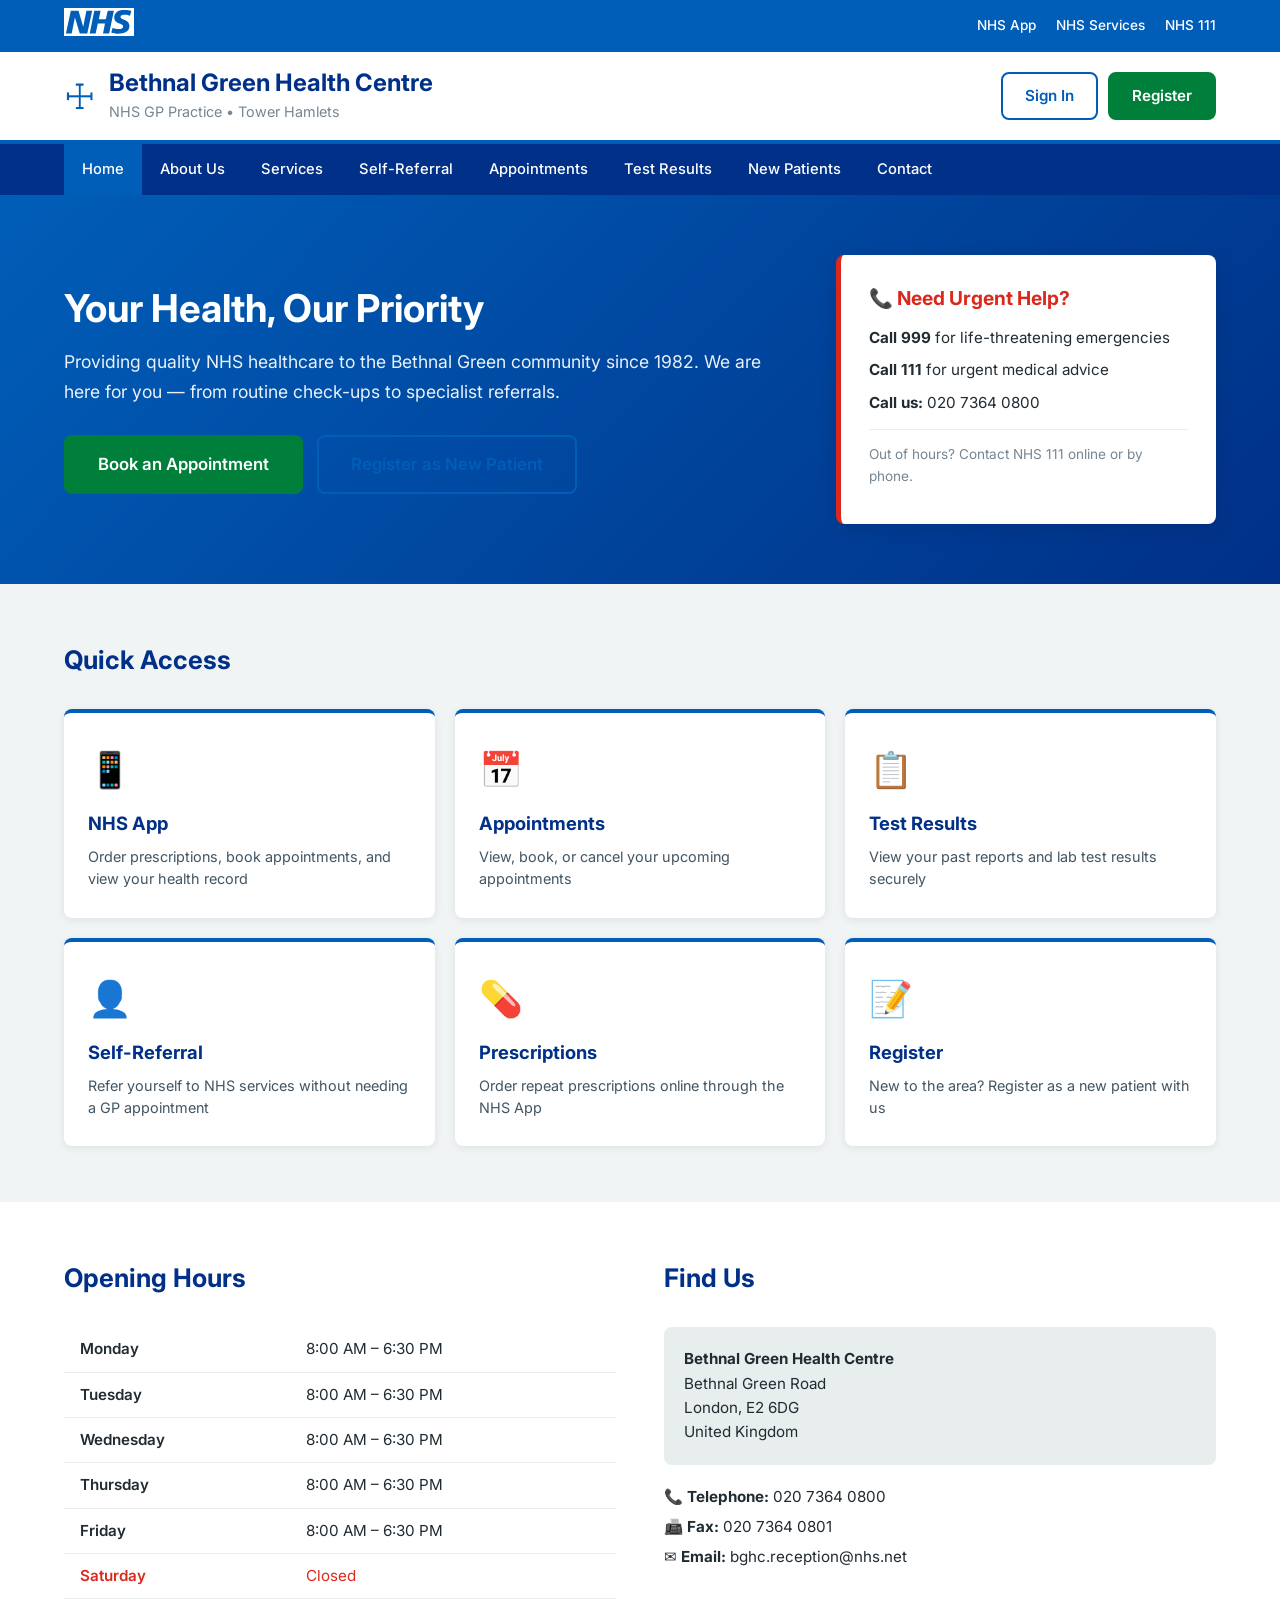
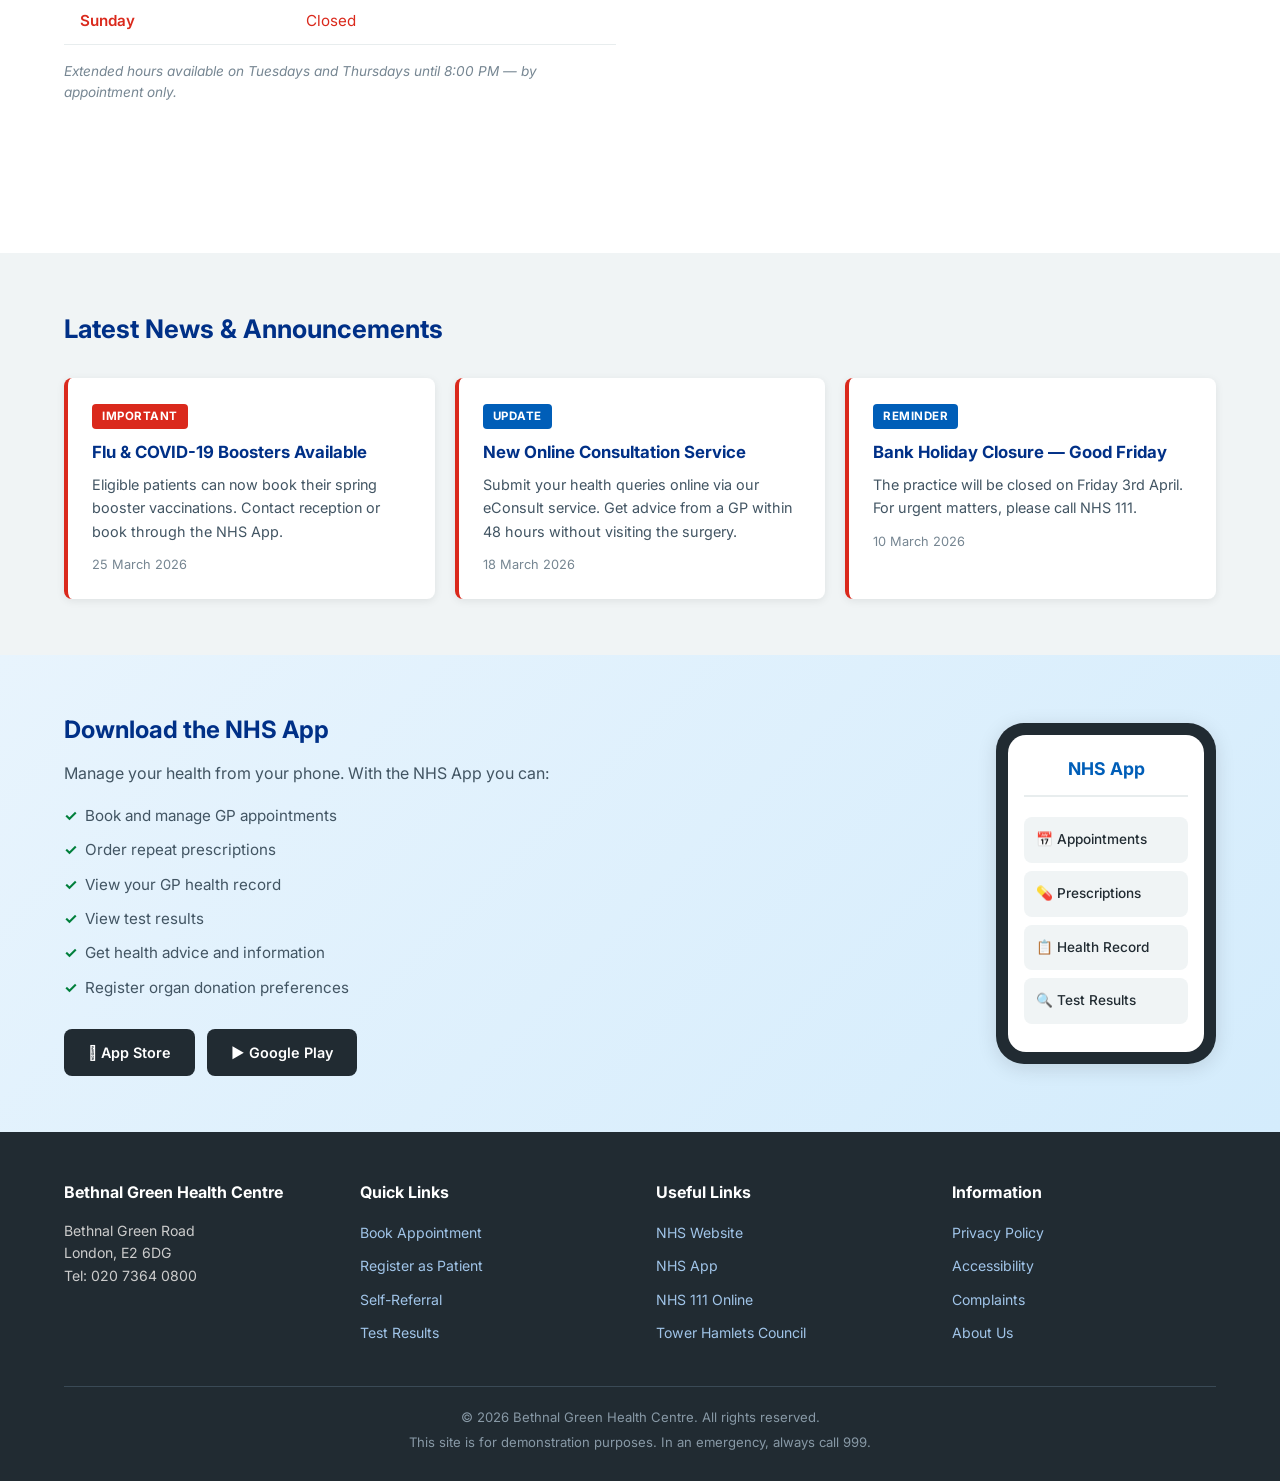
==== index.html @ a0733e11 "Initial commit: Bethnal Green Health Centre NHS website" ====
<!DOCTYPE html>
<html lang="en">
<head>
    <meta charset="UTF-8">
    <meta name="viewport" content="width=device-width, initial-scale=1.0">
    <title>Bethnal Green Health Centre - NHS GP Practice</title>
    <link rel="stylesheet" href="styles.css">
    <link rel="preconnect" href="https://fonts.googleapis.com">
    <link href="https://fonts.googleapis.com/css2?family=Frutiger:wght@400;700&family=Inter:wght@300;400;500;600;700&display=swap" rel="stylesheet">
</head>
<body>
    <!-- NHS Top Banner -->
    <div class="nhs-banner">
        <div class="container nhs-banner-inner">
            <a href="https://www.nhs.uk" class="nhs-logo-link" target="_blank">
                <svg class="nhs-logo" xmlns="http://www.w3.org/2000/svg" viewBox="0 0 40 16" width="80" height="32">
                    <path fill="#fff" d="M0 0h40v16H0z"/>
                    <path fill="#005eb8" d="M3.9 1.5h4.4l2.6 9h.1l1.8-9h3.3l-2.8 13H9l-2.7-9h-.1l-1.8 9H1.1M17.3 1.5h3.6l-1 4.9h4L25 1.5h3.5l-2.7 13h-3.5l1.1-5.6h-4.1l-1.2 5.6h-3.4M37.7 4.4c-.7-.3-1.6-.6-2.9-.6-1.4 0-2.5.2-2.5 1.3 0 1.8 5.1 1.2 5.1 5.1 0 3.6-3.3 4.5-6.4 4.5-1.3 0-2.9-.3-4-.7l.8-2.7c.7.4 2.1.7 3.2.7s2.8-.2 2.8-1.5c0-2.1-5.1-1.3-5.1-5 0-3.4 2.9-4.4 5.8-4.4 1.6 0 3.1.2 4 .6"/>
                </svg>
            </a>
            <nav class="nhs-top-nav">
                <a href="https://www.nhs.uk/nhs-app/" target="_blank">NHS App</a>
                <a href="https://www.nhs.uk/nhs-services/" target="_blank">NHS Services</a>
                <a href="https://111.nhs.uk/" target="_blank">NHS 111</a>
            </nav>
        </div>
    </div>

    <!-- Main Header -->
    <header class="main-header">
        <div class="container header-inner">
            <div class="header-left">
                <div class="practice-icon">&#9769;</div>
                <div>
                    <h1 class="practice-name">Bethnal Green Health Centre</h1>
                    <p class="practice-subtitle">NHS GP Practice &bull; Tower Hamlets</p>
                </div>
            </div>
            <div class="header-right">
                <a href="signin.html" class="btn btn-outline">Sign In</a>
                <a href="register.html" class="btn btn-primary">Register</a>
            </div>
        </div>
    </header>

    <!-- Navigation -->
    <nav class="main-nav">
        <div class="container">
            <button class="mobile-menu-btn" onclick="toggleMenu()" aria-label="Menu">&#9776;</button>
            <ul class="nav-list" id="navList">
                <li><a href="index.html" class="active">Home</a></li>
                <li><a href="about.html">About Us</a></li>
                <li><a href="services.html">Services</a></li>
                <li><a href="self-referral.html">Self-Referral</a></li>
                <li><a href="appointments.html">Appointments</a></li>
                <li><a href="results.html">Test Results</a></li>
                <li><a href="register.html">New Patients</a></li>
                <li><a href="contact.html">Contact</a></li>
            </ul>
        </div>
    </nav>

    <!-- Hero Section -->
    <section class="hero">
        <div class="container hero-inner">
            <div class="hero-content">
                <h2>Your Health, Our Priority</h2>
                <p>Providing quality NHS healthcare to the Bethnal Green community since 1982. We are here for you — from routine check-ups to specialist referrals.</p>
                <div class="hero-actions">
                    <a href="appointments.html" class="btn btn-primary btn-lg">Book an Appointment</a>
                    <a href="register.html" class="btn btn-outline btn-lg">Register as New Patient</a>
                </div>
            </div>
            <div class="hero-card">
                <h3>&#128222; Need Urgent Help?</h3>
                <p><strong>Call 999</strong> for life-threatening emergencies</p>
                <p><strong>Call 111</strong> for urgent medical advice</p>
                <p><strong>Call us:</strong> 020 7364 0800</p>
                <hr>
                <p class="small">Out of hours? Contact NHS 111 online or by phone.</p>
            </div>
        </div>
    </section>

    <!-- Quick Access -->
    <section class="section quick-access">
        <div class="container">
            <h2 class="section-title">Quick Access</h2>
            <div class="card-grid">
                <a href="https://www.nhs.uk/nhs-app/" target="_blank" class="quick-card">
                    <div class="quick-icon">&#128241;</div>
                    <h3>NHS App</h3>
                    <p>Order prescriptions, book appointments, and view your health record</p>
                </a>
                <a href="appointments.html" class="quick-card">
                    <div class="quick-icon">&#128197;</div>
                    <h3>Appointments</h3>
                    <p>View, book, or cancel your upcoming appointments</p>
                </a>
                <a href="results.html" class="quick-card">
                    <div class="quick-icon">&#128203;</div>
                    <h3>Test Results</h3>
                    <p>View your past reports and lab test results securely</p>
                </a>
                <a href="self-referral.html" class="quick-card">
                    <div class="quick-icon">&#128100;</div>
                    <h3>Self-Referral</h3>
                    <p>Refer yourself to NHS services without needing a GP appointment</p>
                </a>
                <a href="prescriptions.html" class="quick-card">
                    <div class="quick-icon">&#128138;</div>
                    <h3>Prescriptions</h3>
                    <p>Order repeat prescriptions online through the NHS App</p>
                </a>
                <a href="register.html" class="quick-card">
                    <div class="quick-icon">&#128221;</div>
                    <h3>Register</h3>
                    <p>New to the area? Register as a new patient with us</p>
                </a>
            </div>
        </div>
    </section>

    <!-- Opening Hours -->
    <section class="section section-alt">
        <div class="container">
            <div class="two-col">
                <div>
                    <h2 class="section-title">Opening Hours</h2>
                    <table class="hours-table">
                        <tr><td>Monday</td><td>8:00 AM – 6:30 PM</td></tr>
                        <tr><td>Tuesday</td><td>8:00 AM – 6:30 PM</td></tr>
                        <tr><td>Wednesday</td><td>8:00 AM – 6:30 PM</td></tr>
                        <tr><td>Thursday</td><td>8:00 AM – 6:30 PM</td></tr>
                        <tr><td>Friday</td><td>8:00 AM – 6:30 PM</td></tr>
                        <tr class="closed"><td>Saturday</td><td>Closed</td></tr>
                        <tr class="closed"><td>Sunday</td><td>Closed</td></tr>
                    </table>
                    <p class="note">Extended hours available on Tuesdays and Thursdays until 8:00 PM — by appointment only.</p>
                </div>
                <div>
                    <h2 class="section-title">Find Us</h2>
                    <div class="address-block">
                        <p><strong>Bethnal Green Health Centre</strong></p>
                        <p>Bethnal Green Road</p>
                        <p>London, E2 6DG</p>
                        <p>United Kingdom</p>
                    </div>
                    <div class="contact-quick">
                        <p>&#128222; <strong>Telephone:</strong> 020 7364 0800</p>
                        <p>&#128224; <strong>Fax:</strong> 020 7364 0801</p>
                        <p>&#9993; <strong>Email:</strong> bghc.reception@nhs.net</p>
                    </div>
                    <div class="map-embed">
                        <iframe src="https://www.google.com/maps/embed?pb=!1m18!1m12!1m3!1d2482.8!2d-0.055!3d51.527!2m3!1f0!2f0!3f0!3m2!1i1024!2i768!4f13.1!3m3!1m2!1s0x0%3A0x0!2sBethnal+Green!5e0!3m2!1sen!2suk!4v1" width="100%" height="200" style="border:0;border-radius:8px;" allowfullscreen loading="lazy"></iframe>
                    </div>
                </div>
            </div>
        </div>
    </section>

    <!-- Announcements -->
    <section class="section">
        <div class="container">
            <h2 class="section-title">Latest News & Announcements</h2>
            <div class="announcements">
                <div class="announcement-card">
                    <span class="announcement-badge">Important</span>
                    <h3>Flu & COVID-19 Boosters Available</h3>
                    <p>Eligible patients can now book their spring booster vaccinations. Contact reception or book through the NHS App.</p>
                    <span class="announcement-date">25 March 2026</span>
                </div>
                <div class="announcement-card">
                    <span class="announcement-badge info">Update</span>
                    <h3>New Online Consultation Service</h3>
                    <p>Submit your health queries online via our eConsult service. Get advice from a GP within 48 hours without visiting the surgery.</p>
                    <span class="announcement-date">18 March 2026</span>
                </div>
                <div class="announcement-card">
                    <span class="announcement-badge info">Reminder</span>
                    <h3>Bank Holiday Closure — Good Friday</h3>
                    <p>The practice will be closed on Friday 3rd April. For urgent matters, please call NHS 111.</p>
                    <span class="announcement-date">10 March 2026</span>
                </div>
            </div>
        </div>
    </section>

    <!-- NHS App Promo -->
    <section class="section nhs-app-promo">
        <div class="container nhs-app-inner">
            <div>
                <h2>Download the NHS App</h2>
                <p>Manage your health from your phone. With the NHS App you can:</p>
                <ul>
                    <li>Book and manage GP appointments</li>
                    <li>Order repeat prescriptions</li>
                    <li>View your GP health record</li>
                    <li>View test results</li>
                    <li>Get health advice and information</li>
                    <li>Register organ donation preferences</li>
                </ul>
                <div class="app-buttons">
                    <a href="https://apps.apple.com/gb/app/nhs-app/id1388411277" target="_blank" class="app-badge">&#63743; App Store</a>
                    <a href="https://play.google.com/store/apps/details?id=com.nhs.online.nhsonline" target="_blank" class="app-badge">&#9654; Google Play</a>
                </div>
            </div>
            <div class="nhs-app-graphic">
                <div class="phone-mockup">
                    <div class="phone-screen">
                        <div class="phone-header">NHS App</div>
                        <div class="phone-item">&#128197; Appointments</div>
                        <div class="phone-item">&#128138; Prescriptions</div>
                        <div class="phone-item">&#128203; Health Record</div>
                        <div class="phone-item">&#128269; Test Results</div>
                    </div>
                </div>
            </div>
        </div>
    </section>

    <!-- Footer -->
    <footer class="main-footer">
        <div class="container">
            <div class="footer-grid">
                <div>
                    <h4>Bethnal Green Health Centre</h4>
                    <p>Bethnal Green Road<br>London, E2 6DG</p>
                    <p>Tel: 020 7364 0800</p>
                </div>
                <div>
                    <h4>Quick Links</h4>
                    <ul>
                        <li><a href="appointments.html">Book Appointment</a></li>
                        <li><a href="register.html">Register as Patient</a></li>
                        <li><a href="self-referral.html">Self-Referral</a></li>
                        <li><a href="results.html">Test Results</a></li>
                    </ul>
                </div>
                <div>
                    <h4>Useful Links</h4>
                    <ul>
                        <li><a href="https://www.nhs.uk" target="_blank">NHS Website</a></li>
                        <li><a href="https://www.nhs.uk/nhs-app/" target="_blank">NHS App</a></li>
                        <li><a href="https://111.nhs.uk" target="_blank">NHS 111 Online</a></li>
                        <li><a href="https://www.towerhamlets.gov.uk" target="_blank">Tower Hamlets Council</a></li>
                    </ul>
                </div>
                <div>
                    <h4>Information</h4>
                    <ul>
                        <li><a href="privacy.html">Privacy Policy</a></li>
                        <li><a href="accessibility.html">Accessibility</a></li>
                        <li><a href="complaints.html">Complaints</a></li>
                        <li><a href="about.html">About Us</a></li>
                    </ul>
                </div>
            </div>
            <div class="footer-bottom">
                <p>&copy; 2026 Bethnal Green Health Centre. All rights reserved.</p>
                <p>This site is for demonstration purposes. In an emergency, always call 999.</p>
            </div>
        </div>
    </footer>

    <script src="script.js"></script>
</body>
</html>
---- styles.css ----
/* =============================================
   Bethnal Green Health Centre – NHS-Style Theme
   ============================================= */

/* CSS Variables – NHS Design System Colours */
:root {
    --nhs-blue: #005eb8;
    --nhs-dark-blue: #003087;
    --nhs-bright-blue: #0072ce;
    --nhs-light-blue: #41b6e6;
    --nhs-aqua: #00a9ce;
    --nhs-green: #007f3b;
    --nhs-warm-yellow: #ffb81c;
    --nhs-red: #da291c;
    --nhs-dark-grey: #425563;
    --nhs-mid-grey: #768692;
    --nhs-pale-grey: #e8edee;
    --nhs-white: #ffffff;
    --nhs-black: #212b32;
    --nhs-body-bg: #f0f4f5;
    --nhs-focus: #ffeb3b;
    --font-primary: 'Inter', 'Frutiger', Arial, sans-serif;
    --max-width: 1200px;
    --radius: 8px;
    --shadow: 0 2px 8px rgba(0,0,0,0.08);
    --shadow-lg: 0 4px 20px rgba(0,0,0,0.12);
}

/* Reset */
*, *::before, *::after {
    box-sizing: border-box;
    margin: 0;
    padding: 0;
}

html {
    scroll-behavior: smooth;
    font-size: 16px;
}

body {
    font-family: var(--font-primary);
    color: var(--nhs-black);
    background: var(--nhs-body-bg);
    line-height: 1.6;
    -webkit-font-smoothing: antialiased;
}

a {
    color: var(--nhs-blue);
    text-decoration: none;
    transition: color 0.2s;
}
a:hover { color: var(--nhs-dark-blue); }
a:focus {
    outline: 3px solid var(--nhs-focus);
    outline-offset: 2px;
}

img { max-width: 100%; height: auto; }

.container {
    max-width: var(--max-width);
    margin: 0 auto;
    padding: 0 24px;
}

/* ---- NHS Top Banner ---- */
.nhs-banner {
    background: var(--nhs-blue);
    padding: 8px 0;
}
.nhs-banner-inner {
    display: flex;
    align-items: center;
    justify-content: space-between;
}
.nhs-logo { height: 28px; width: auto; }
.nhs-top-nav { display: flex; gap: 20px; }
.nhs-top-nav a {
    color: var(--nhs-white);
    font-size: 0.85rem;
    font-weight: 500;
}
.nhs-top-nav a:hover { text-decoration: underline; }

/* ---- Main Header ---- */
.main-header {
    background: var(--nhs-white);
    padding: 16px 0;
    border-bottom: 4px solid var(--nhs-blue);
}
.header-inner {
    display: flex;
    align-items: center;
    justify-content: space-between;
    flex-wrap: wrap;
    gap: 16px;
}
.header-left {
    display: flex;
    align-items: center;
    gap: 14px;
}
.practice-icon {
    font-size: 2.2rem;
    color: var(--nhs-blue);
}
.practice-name {
    font-size: 1.5rem;
    font-weight: 700;
    color: var(--nhs-dark-blue);
    line-height: 1.2;
}
.practice-subtitle {
    font-size: 0.9rem;
    color: var(--nhs-mid-grey);
    margin-top: 2px;
}
.header-right { display: flex; gap: 10px; }

/* ---- Buttons ---- */
.btn {
    display: inline-block;
    padding: 10px 22px;
    border-radius: var(--radius);
    font-size: 0.95rem;
    font-weight: 600;
    cursor: pointer;
    border: 2px solid transparent;
    transition: all 0.2s;
    text-align: center;
}
.btn-primary {
    background: var(--nhs-green);
    color: var(--nhs-white);
    border-color: var(--nhs-green);
}
.btn-primary:hover {
    background: #006631;
    color: var(--nhs-white);
    border-color: #006631;
}
.btn-outline {
    background: transparent;
    color: var(--nhs-blue);
    border-color: var(--nhs-blue);
}
.btn-outline:hover {
    background: var(--nhs-blue);
    color: var(--nhs-white);
}
.btn-lg {
    padding: 14px 32px;
    font-size: 1.05rem;
}
.btn-secondary {
    background: var(--nhs-blue);
    color: var(--nhs-white);
    border-color: var(--nhs-blue);
}
.btn-secondary:hover {
    background: var(--nhs-dark-blue);
    border-color: var(--nhs-dark-blue);
    color: var(--nhs-white);
}

/* ---- Navigation ---- */
.main-nav {
    background: var(--nhs-dark-blue);
    padding: 0;
    position: sticky;
    top: 0;
    z-index: 100;
}
.nav-list {
    list-style: none;
    display: flex;
    gap: 0;
    flex-wrap: wrap;
}
.nav-list li a {
    display: block;
    padding: 14px 18px;
    color: var(--nhs-white);
    font-size: 0.92rem;
    font-weight: 500;
    transition: background 0.2s;
}
.nav-list li a:hover,
.nav-list li a.active {
    background: var(--nhs-blue);
    color: var(--nhs-white);
}
.mobile-menu-btn {
    display: none;
    background: none;
    border: none;
    color: var(--nhs-white);
    font-size: 1.6rem;
    cursor: pointer;
    padding: 10px;
}

/* ---- Hero ---- */
.hero {
    background: linear-gradient(135deg, var(--nhs-blue) 0%, var(--nhs-dark-blue) 100%);
    color: var(--nhs-white);
    padding: 60px 0;
}
.hero-inner {
    display: grid;
    grid-template-columns: 1fr 380px;
    gap: 40px;
    align-items: center;
}
.hero-content h2 {
    font-size: 2.4rem;
    font-weight: 700;
    margin-bottom: 16px;
    line-height: 1.2;
}
.hero-content p {
    font-size: 1.1rem;
    margin-bottom: 28px;
    opacity: 0.92;
    line-height: 1.7;
}
.hero-actions { display: flex; gap: 14px; flex-wrap: wrap; }
.hero-card {
    background: var(--nhs-white);
    color: var(--nhs-black);
    padding: 28px;
    border-radius: var(--radius);
    box-shadow: var(--shadow-lg);
    border-left: 5px solid var(--nhs-red);
}
.hero-card h3 { font-size: 1.2rem; margin-bottom: 12px; color: var(--nhs-red); }
.hero-card p { margin-bottom: 8px; font-size: 0.95rem; }
.hero-card hr { border: none; border-top: 1px solid var(--nhs-pale-grey); margin: 14px 0; }
.hero-card .small { font-size: 0.85rem; color: var(--nhs-mid-grey); }

/* ---- Sections ---- */
.section { padding: 56px 0; }
.section-alt { background: var(--nhs-white); }
.section-title {
    font-size: 1.6rem;
    font-weight: 700;
    color: var(--nhs-dark-blue);
    margin-bottom: 28px;
}

/* ---- Card Grid ---- */
.card-grid {
    display: grid;
    grid-template-columns: repeat(auto-fill, minmax(280px, 1fr));
    gap: 20px;
}
.quick-card {
    background: var(--nhs-white);
    padding: 28px 24px;
    border-radius: var(--radius);
    box-shadow: var(--shadow);
    border-top: 4px solid var(--nhs-blue);
    transition: transform 0.2s, box-shadow 0.2s;
    display: block;
    color: var(--nhs-black);
}
.quick-card:hover {
    transform: translateY(-4px);
    box-shadow: var(--shadow-lg);
    color: var(--nhs-black);
}
.quick-icon { font-size: 2.2rem; margin-bottom: 12px; }
.quick-card h3 { font-size: 1.15rem; margin-bottom: 8px; color: var(--nhs-dark-blue); }
.quick-card p { font-size: 0.9rem; color: var(--nhs-dark-grey); line-height: 1.5; }

/* ---- Two Column ---- */
.two-col {
    display: grid;
    grid-template-columns: 1fr 1fr;
    gap: 48px;
}

/* ---- Hours Table ---- */
.hours-table {
    width: 100%;
    border-collapse: collapse;
    margin-bottom: 16px;
}
.hours-table td {
    padding: 10px 16px;
    border-bottom: 1px solid var(--nhs-pale-grey);
    font-size: 0.95rem;
}
.hours-table td:first-child { font-weight: 600; }
.hours-table tr.closed td { color: var(--nhs-red); }
.note {
    font-size: 0.85rem;
    color: var(--nhs-mid-grey);
    font-style: italic;
}

/* ---- Address Block ---- */
.address-block {
    background: var(--nhs-pale-grey);
    padding: 20px;
    border-radius: var(--radius);
    margin-bottom: 20px;
}
.address-block p { font-size: 0.95rem; line-height: 1.6; }
.contact-quick { margin-bottom: 20px; }
.contact-quick p { margin-bottom: 6px; font-size: 0.95rem; }

/* ---- Announcements ---- */
.announcements { display: grid; grid-template-columns: repeat(auto-fill, minmax(320px, 1fr)); gap: 20px; }
.announcement-card {
    background: var(--nhs-white);
    padding: 24px;
    border-radius: var(--radius);
    box-shadow: var(--shadow);
    border-left: 4px solid var(--nhs-red);
}
.announcement-card h3 { margin: 10px 0 8px; font-size: 1.05rem; color: var(--nhs-dark-blue); }
.announcement-card p { font-size: 0.9rem; color: var(--nhs-dark-grey); }
.announcement-badge {
    display: inline-block;
    background: var(--nhs-red);
    color: #fff;
    font-size: 0.72rem;
    font-weight: 700;
    text-transform: uppercase;
    padding: 3px 10px;
    border-radius: 4px;
    letter-spacing: 0.5px;
}
.announcement-badge.info { background: var(--nhs-blue); }
.announcement-date { display: block; margin-top: 12px; font-size: 0.8rem; color: var(--nhs-mid-grey); }

/* ---- NHS App Promo ---- */
.nhs-app-promo {
    background: linear-gradient(135deg, #e8f4fd 0%, #d4ecfc 100%);
}
.nhs-app-inner {
    display: grid;
    grid-template-columns: 1fr auto;
    gap: 40px;
    align-items: center;
}
.nhs-app-promo h2 { color: var(--nhs-dark-blue); margin-bottom: 12px; }
.nhs-app-promo p { color: var(--nhs-dark-grey); margin-bottom: 12px; }
.nhs-app-promo ul {
    list-style: none;
    margin-bottom: 24px;
}
.nhs-app-promo li {
    padding: 5px 0;
    font-size: 0.95rem;
    color: var(--nhs-dark-grey);
}
.nhs-app-promo li::before {
    content: "\2713 ";
    color: var(--nhs-green);
    font-weight: 700;
    margin-right: 8px;
}
.app-buttons { display: flex; gap: 12px; }
.app-badge {
    display: inline-block;
    background: var(--nhs-black);
    color: #fff;
    padding: 12px 24px;
    border-radius: var(--radius);
    font-weight: 600;
    font-size: 0.9rem;
}
.app-badge:hover { background: #333; color: #fff; }

/* Phone Mockup */
.phone-mockup {
    width: 220px;
    background: var(--nhs-black);
    border-radius: 28px;
    padding: 12px;
    box-shadow: var(--shadow-lg);
}
.phone-screen {
    background: var(--nhs-white);
    border-radius: 18px;
    padding: 20px 16px;
    min-height: 300px;
}
.phone-header {
    text-align: center;
    font-weight: 700;
    color: var(--nhs-blue);
    font-size: 1.1rem;
    margin-bottom: 20px;
    padding-bottom: 12px;
    border-bottom: 2px solid var(--nhs-pale-grey);
}
.phone-item {
    padding: 12px;
    margin-bottom: 8px;
    background: var(--nhs-body-bg);
    border-radius: 8px;
    font-size: 0.85rem;
    font-weight: 500;
}

/* ---- Footer ---- */
.main-footer {
    background: var(--nhs-black);
    color: #ccc;
    padding: 48px 0 24px;
}
.footer-grid {
    display: grid;
    grid-template-columns: repeat(4, 1fr);
    gap: 32px;
    margin-bottom: 32px;
}
.main-footer h4 {
    color: var(--nhs-white);
    font-size: 1rem;
    margin-bottom: 14px;
}
.main-footer p { font-size: 0.88rem; line-height: 1.6; }
.main-footer ul { list-style: none; }
.main-footer li { margin-bottom: 8px; }
.main-footer a { color: #a0c4e8; font-size: 0.88rem; }
.main-footer a:hover { color: var(--nhs-white); }
.footer-bottom {
    border-top: 1px solid #3a4a56;
    padding-top: 20px;
    text-align: center;
}
.footer-bottom p {
    font-size: 0.82rem;
    color: #8899a6;
    margin-bottom: 4px;
}

/* ---- Page Header ---- */
.page-header {
    background: var(--nhs-blue);
    color: var(--nhs-white);
    padding: 36px 0;
}
.page-header h2 { font-size: 1.8rem; font-weight: 700; }
.page-header p { opacity: 0.9; margin-top: 6px; }
.breadcrumb {
    font-size: 0.85rem;
    margin-bottom: 8px;
    opacity: 0.8;
}
.breadcrumb a { color: #b8d4f0; }

/* ---- Forms ---- */
.form-group {
    margin-bottom: 22px;
}
.form-group label {
    display: block;
    font-weight: 600;
    margin-bottom: 6px;
    font-size: 0.95rem;
    color: var(--nhs-dark-blue);
}
.form-group .hint {
    display: block;
    font-size: 0.82rem;
    color: var(--nhs-mid-grey);
    margin-bottom: 6px;
}
.form-control {
    width: 100%;
    padding: 12px 14px;
    border: 2px solid var(--nhs-mid-grey);
    border-radius: var(--radius);
    font-size: 1rem;
    font-family: var(--font-primary);
    transition: border-color 0.2s;
}
.form-control:focus {
    outline: 3px solid var(--nhs-focus);
    border-color: var(--nhs-black);
}
select.form-control { cursor: pointer; }
textarea.form-control { resize: vertical; min-height: 120px; }

.form-card {
    background: var(--nhs-white);
    padding: 36px;
    border-radius: var(--radius);
    box-shadow: var(--shadow);
    max-width: 700px;
}
.form-card.wide { max-width: 900px; }

.form-row {
    display: grid;
    grid-template-columns: 1fr 1fr;
    gap: 20px;
}

/* ---- Content Card ---- */
.content-card {
    background: var(--nhs-white);
    padding: 32px;
    border-radius: var(--radius);
    box-shadow: var(--shadow);
    margin-bottom: 24px;
}
.content-card h3 {
    font-size: 1.2rem;
    color: var(--nhs-dark-blue);
    margin-bottom: 12px;
}

/* ---- Info List ---- */
.info-list {
    list-style: none;
}
.info-list li {
    padding: 14px 0;
    border-bottom: 1px solid var(--nhs-pale-grey);
    display: flex;
    gap: 12px;
    align-items: flex-start;
}
.info-list .icon {
    font-size: 1.4rem;
    flex-shrink: 0;
    margin-top: 2px;
}

/* ---- Team Grid ---- */
.team-grid {
    display: grid;
    grid-template-columns: repeat(auto-fill, minmax(240px, 1fr));
    gap: 20px;
}
.team-card {
    background: var(--nhs-white);
    padding: 24px;
    border-radius: var(--radius);
    box-shadow: var(--shadow);
    text-align: center;
}
.team-avatar {
    width: 80px;
    height: 80px;
    background: var(--nhs-pale-grey);
    border-radius: 50%;
    margin: 0 auto 14px;
    display: flex;
    align-items: center;
    justify-content: center;
    font-size: 2rem;
    color: var(--nhs-blue);
}
.team-card h4 { color: var(--nhs-dark-blue); margin-bottom: 4px; }
.team-card .role { font-size: 0.85rem; color: var(--nhs-mid-grey); }

/* ---- Appointment / Results Table ---- */
.data-table {
    width: 100%;
    border-collapse: collapse;
    background: var(--nhs-white);
    border-radius: var(--radius);
    overflow: hidden;
    box-shadow: var(--shadow);
}
.data-table th {
    background: var(--nhs-dark-blue);
    color: var(--nhs-white);
    padding: 14px 16px;
    text-align: left;
    font-size: 0.9rem;
    font-weight: 600;
}
.data-table td {
    padding: 14px 16px;
    border-bottom: 1px solid var(--nhs-pale-grey);
    font-size: 0.9rem;
}
.data-table tr:hover td { background: #f5f9fc; }
.status-badge {
    display: inline-block;
    padding: 3px 12px;
    border-radius: 20px;
    font-size: 0.78rem;
    font-weight: 600;
}
.status-confirmed { background: #e6f5ec; color: var(--nhs-green); }
.status-pending { background: #fff8e1; color: #c77c00; }
.status-completed { background: var(--nhs-pale-grey); color: var(--nhs-dark-grey); }
.status-cancelled { background: #fde8e8; color: var(--nhs-red); }

/* ---- Self-Referral Cards ---- */
.referral-grid {
    display: grid;
    grid-template-columns: repeat(auto-fill, minmax(300px, 1fr));
    gap: 20px;
}
.referral-card {
    background: var(--nhs-white);
    border-radius: var(--radius);
    box-shadow: var(--shadow);
    padding: 28px;
    border-left: 5px solid var(--nhs-blue);
}
.referral-card h3 { color: var(--nhs-dark-blue); margin-bottom: 8px; }
.referral-card p { font-size: 0.9rem; color: var(--nhs-dark-grey); margin-bottom: 16px; }

/* ---- Sign In Page ---- */
.signin-container {
    max-width: 460px;
    margin: 0 auto;
}
.signin-divider {
    text-align: center;
    margin: 28px 0;
    position: relative;
}
.signin-divider::before {
    content: "";
    position: absolute;
    left: 0; right: 0; top: 50%;
    border-top: 1px solid var(--nhs-pale-grey);
}
.signin-divider span {
    background: var(--nhs-white);
    padding: 0 16px;
    position: relative;
    color: var(--nhs-mid-grey);
    font-size: 0.85rem;
}
.nhs-login-btn {
    display: flex;
    align-items: center;
    justify-content: center;
    gap: 10px;
    width: 100%;
    padding: 14px;
    background: var(--nhs-blue);
    color: var(--nhs-white);
    border: none;
    border-radius: var(--radius);
    font-size: 1rem;
    font-weight: 600;
    cursor: pointer;
    transition: background 0.2s;
}
.nhs-login-btn:hover { background: var(--nhs-dark-blue); color: var(--nhs-white); }

/* ---- Tabs ---- */
.tab-nav {
    display: flex;
    border-bottom: 3px solid var(--nhs-pale-grey);
    margin-bottom: 24px;
    gap: 0;
}
.tab-btn {
    padding: 12px 24px;
    background: none;
    border: none;
    font-size: 0.95rem;
    font-weight: 600;
    color: var(--nhs-mid-grey);
    cursor: pointer;
    border-bottom: 3px solid transparent;
    margin-bottom: -3px;
    transition: all 0.2s;
}
.tab-btn.active, .tab-btn:hover {
    color: var(--nhs-blue);
    border-bottom-color: var(--nhs-blue);
}
.tab-content { display: none; }
.tab-content.active { display: block; }

/* ---- Alert Boxes ---- */
.alert {
    padding: 16px 20px;
    border-radius: var(--radius);
    margin-bottom: 20px;
    font-size: 0.9rem;
}
.alert-info {
    background: #e8f4fd;
    border-left: 4px solid var(--nhs-blue);
    color: var(--nhs-dark-blue);
}
.alert-warning {
    background: #fff8e1;
    border-left: 4px solid var(--nhs-warm-yellow);
    color: #7a5600;
}
.alert-success {
    background: #e6f5ec;
    border-left: 4px solid var(--nhs-green);
    color: #005a2b;
}

/* ---- Responsive ---- */
@media (max-width: 900px) {
    .hero-inner { grid-template-columns: 1fr; }
    .hero-card { max-width: 400px; }
    .two-col { grid-template-columns: 1fr; }
    .footer-grid { grid-template-columns: 1fr 1fr; }
    .nhs-app-inner { grid-template-columns: 1fr; }
    .nhs-app-graphic { display: none; }
    .form-row { grid-template-columns: 1fr; }
}

@media (max-width: 640px) {
    .mobile-menu-btn { display: block; }
    .nav-list {
        display: none;
        flex-direction: column;
    }
    .nav-list.show { display: flex; }
    .nav-list li a { padding: 12px 18px; border-bottom: 1px solid rgba(255,255,255,0.1); }
    .hero-content h2 { font-size: 1.7rem; }
    .hero { padding: 36px 0; }
    .section { padding: 36px 0; }
    .header-inner { flex-direction: column; align-items: flex-start; }
    .footer-grid { grid-template-columns: 1fr; }
    .nhs-top-nav { display: none; }
    .card-grid { grid-template-columns: 1fr; }
    .form-card { padding: 24px 18px; }
    .data-table { font-size: 0.8rem; }
    .data-table th, .data-table td { padding: 10px 8px; }
    .tab-btn { padding: 10px 14px; font-size: 0.85rem; }
}
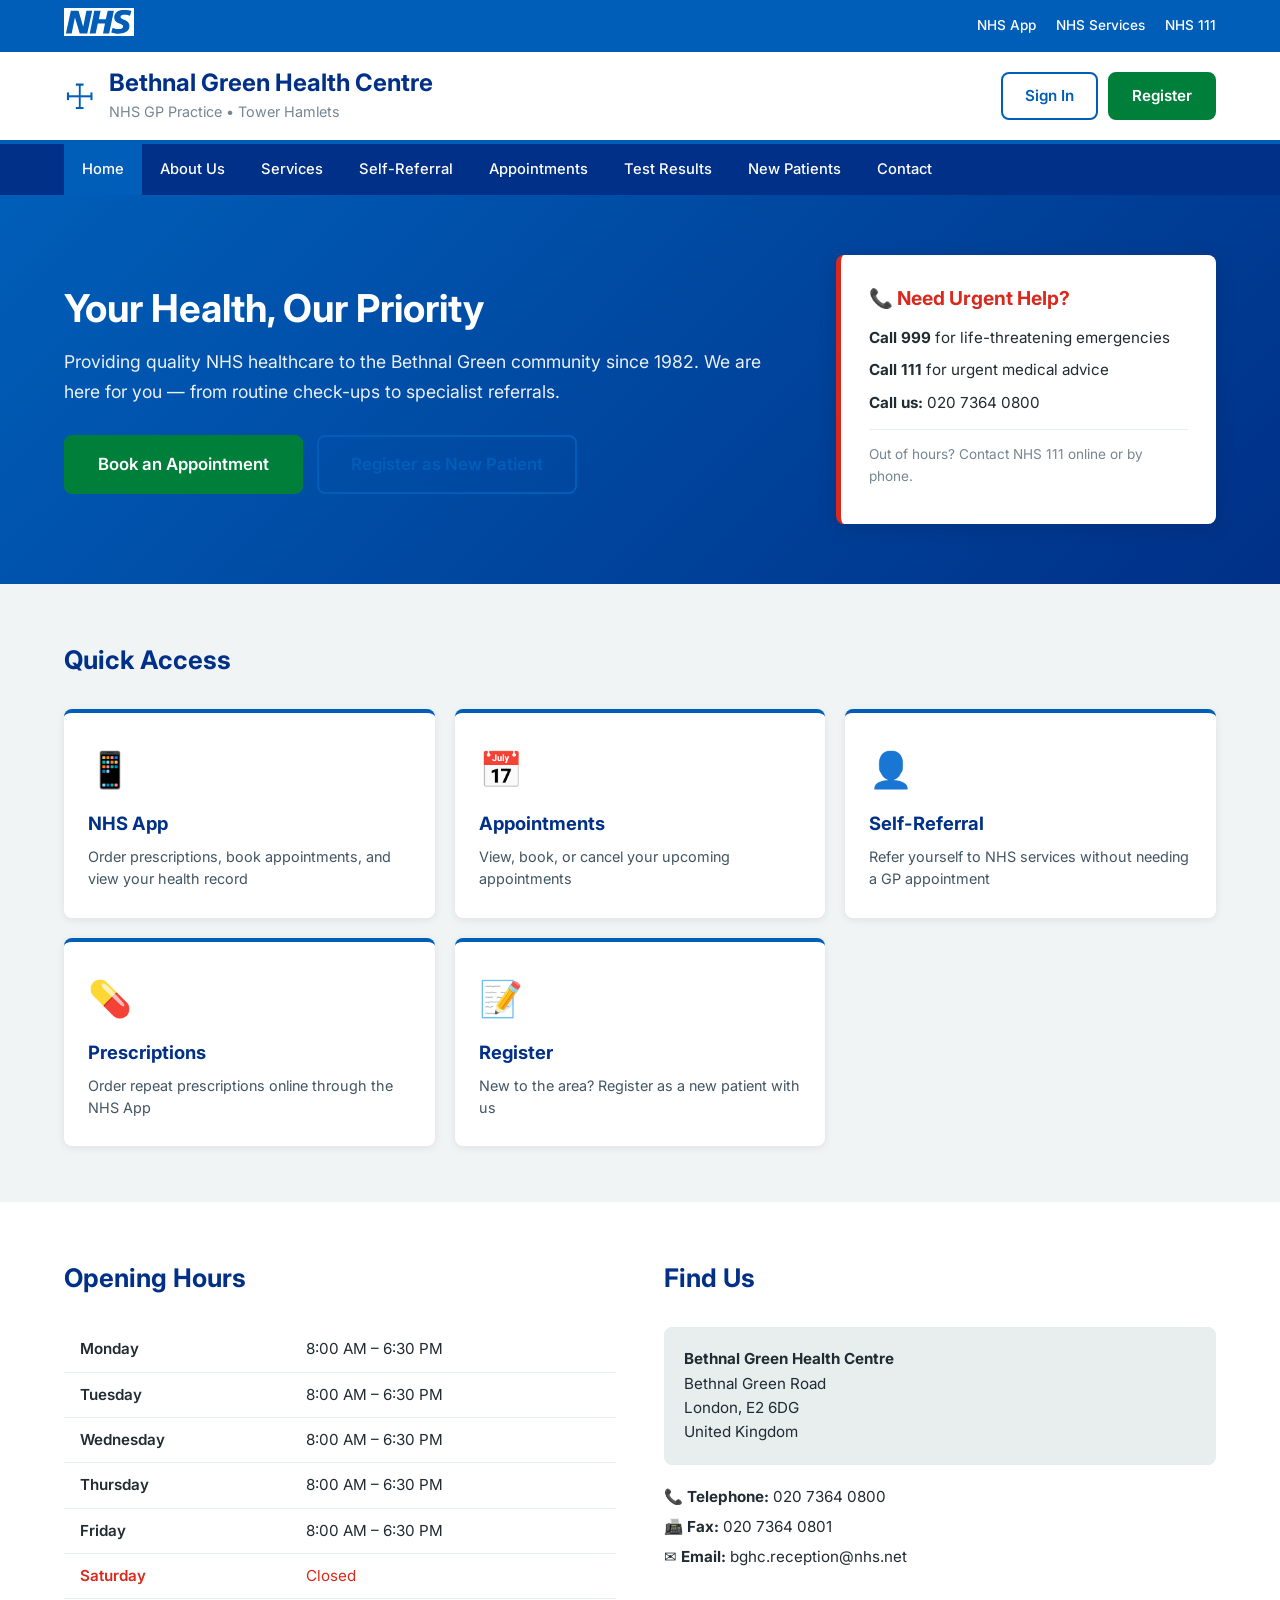
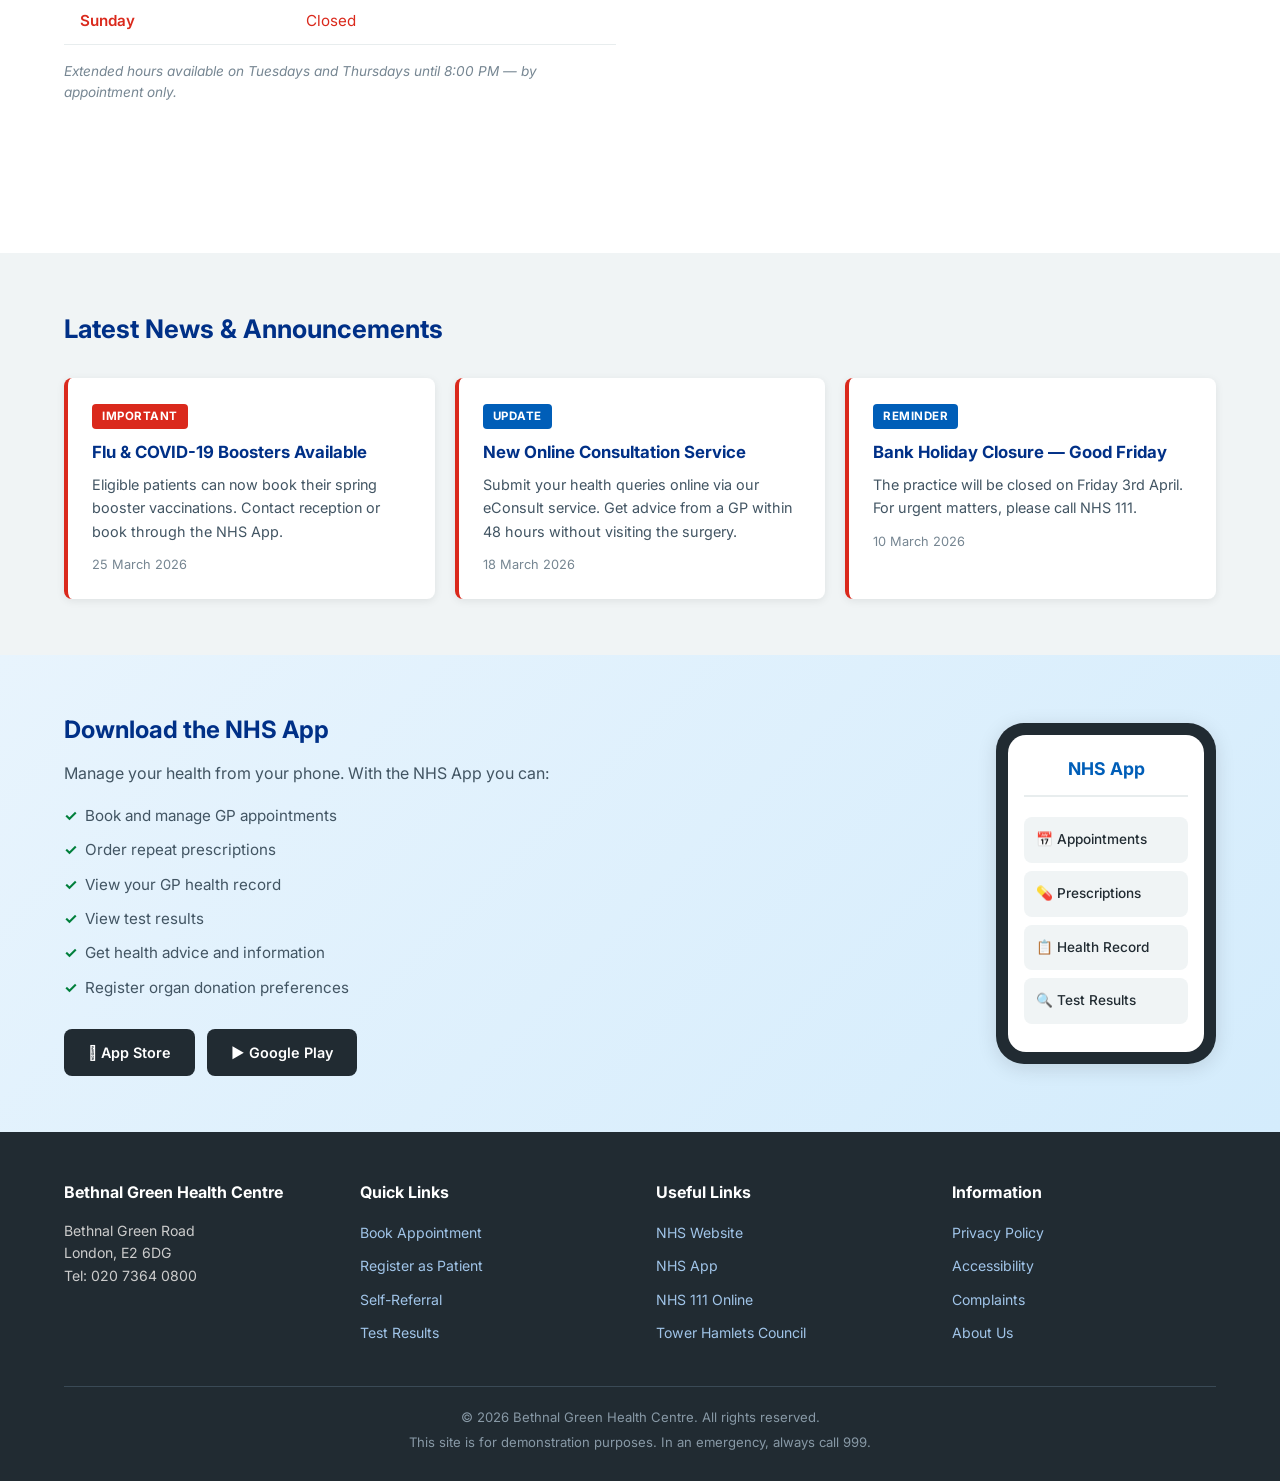
==== commit 7b280c15: "Remove Test Results card from homepage quick access" ====
--- a/index.html
+++ b/index.html
@@ -97,12 +97,7 @@
                     <h3>Appointments</h3>
                     <p>View, book, or cancel your upcoming appointments</p>
                 </a>
-                <a href="results.html" class="quick-card">
-                    <div class="quick-icon">&#128203;</div>
-                    <h3>Test Results</h3>
-                    <p>View your past reports and lab test results securely</p>
-                </a>
-                <a href="self-referral.html" class="quick-card">
+<a href="self-referral.html" class="quick-card">
                     <div class="quick-icon">&#128100;</div>
                     <h3>Self-Referral</h3>
                     <p>Refer yourself to NHS services without needing a GP appointment</p>
